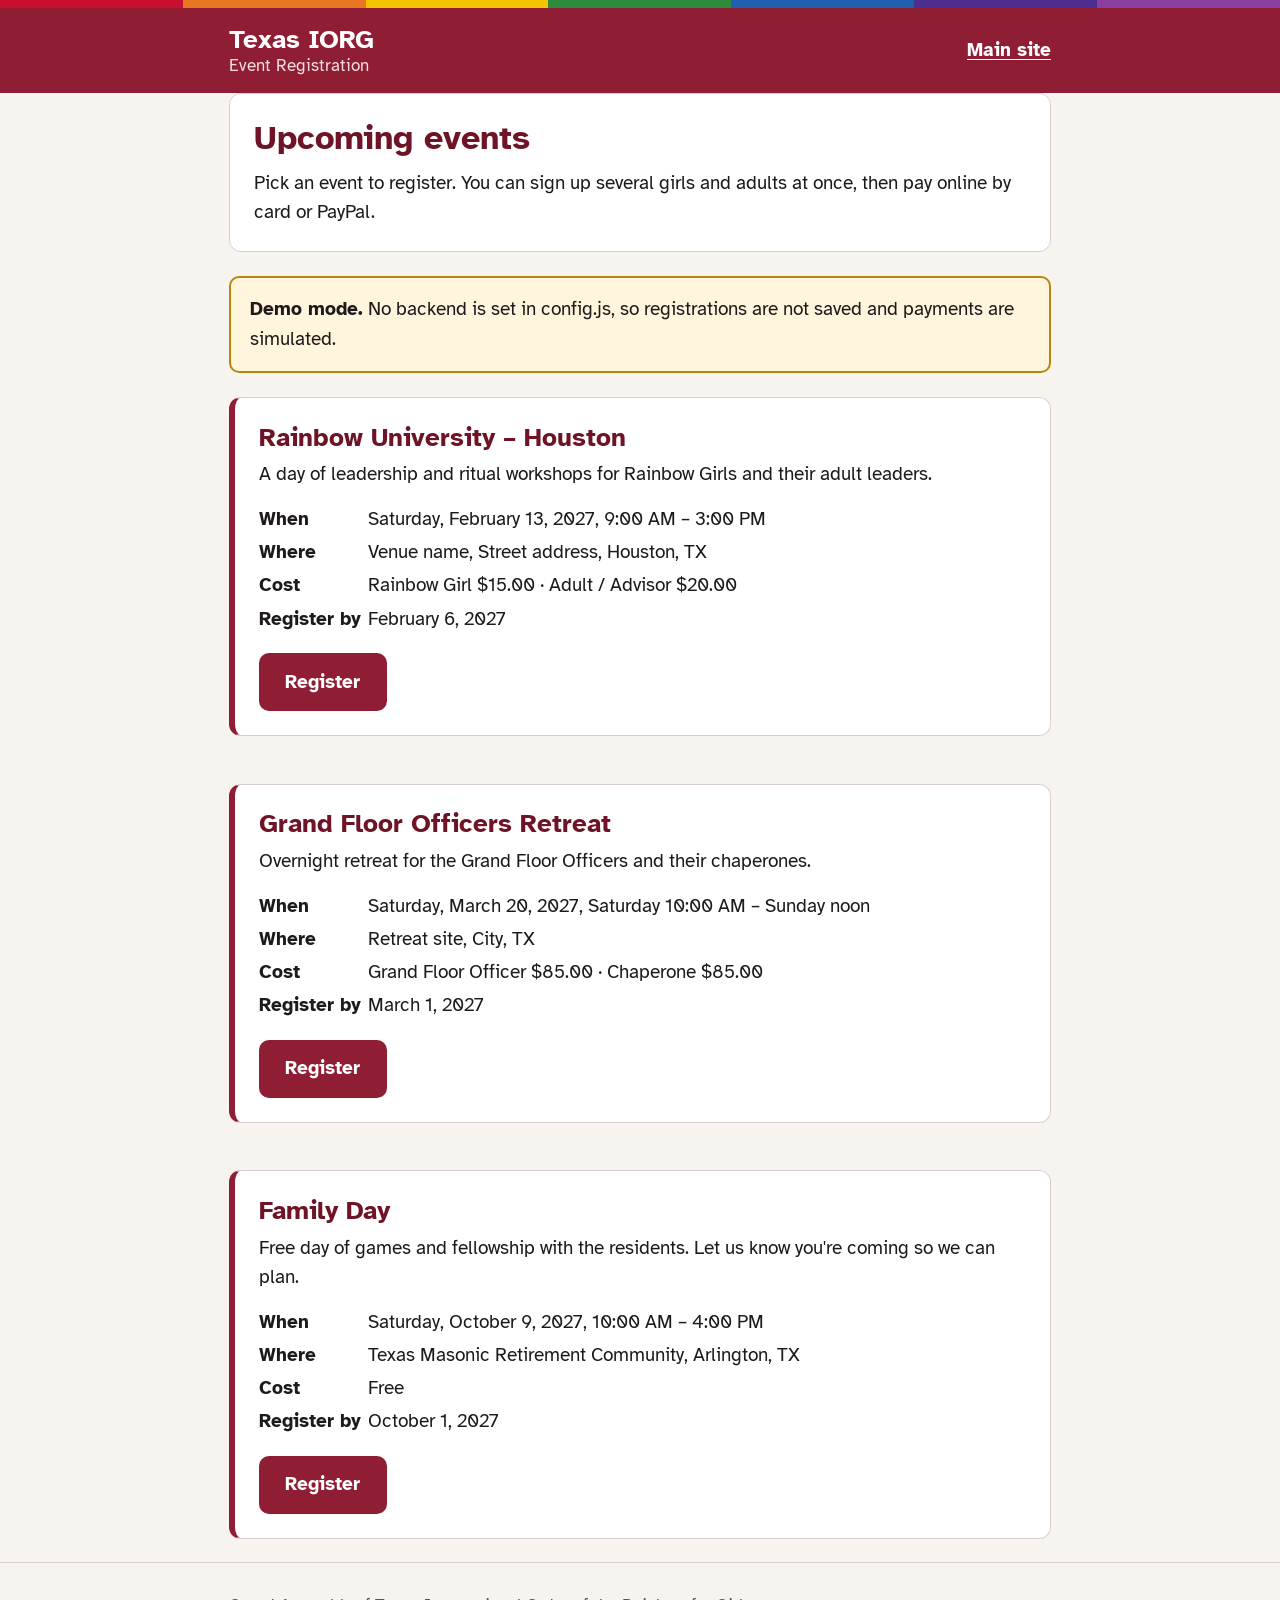
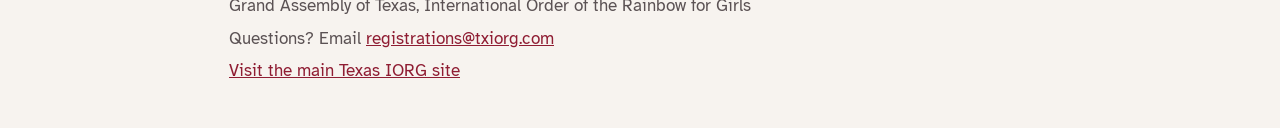
==== index.html @ 3890c112 "TXIORG event registration site Static event list and registration form, Google Apps Script backend (" ====
<!DOCTYPE html>
<html lang="en">
<head>
  <meta charset="utf-8">
  <meta name="viewport" content="width=device-width, initial-scale=1">
  <title>Event Registration | Texas IORG</title>
  <meta name="description" content="Register and pay for Texas IORG (Rainbow Girls) events.">
  <link rel="preconnect" href="https://fonts.googleapis.com">
  <link rel="preconnect" href="https://fonts.gstatic.com" crossorigin>
  <link href="https://fonts.googleapis.com/css2?family=Atkinson+Hyperlegible:ital,wght@0,400;0,700;1,400&display=swap" rel="stylesheet">
  <link rel="stylesheet" href="assets/styles.css">
</head>
<body>
  <div class="rainbow" aria-hidden="true"></div>
  <header class="site-header">
    <div class="wrap header-inner">
      <a class="brand" href="index.html">
        <span class="brand-name">Texas IORG</span>
        <span class="brand-sub">Event Registration</span>
      </a>
      <nav><a id="main-site-link" href="https://www.txiorg.org/">Main site</a></nav>
    </div>
  </header>

  <main class="wrap">
    <section class="intro panel">
      <h1>Upcoming events</h1>
      <p>Pick an event to register. You can sign up several girls and adults at once, then pay online by card or PayPal.</p>
    </section>

    <div id="demo-banner"></div>
    <section id="event-list" class="event-list" aria-live="polite">
      <p class="muted">Loading events…</p>
    </section>
  </main>

  <footer class="site-footer">
    <div class="wrap" id="footer"></div>
  </footer>

  <script src="config.js"></script>
  <script src="assets/app.js"></script>
  <script>TXIORG.renderEventList();</script>
</body>
</html>
---- assets/styles.css ----
:root {
  --crimson: #8f1d33;
  --crimson-dark: #6e1426;
  --crimson-tint: #f8e9ec;
  --gold: #b8860b;
  --ink: #1e1a1b;
  --muted: #5b5254;
  --line: #d9cfd1;
  --bg: #f7f3ef;
  --panel: #ffffff;
  --ok: #1f6b3a;
  --ok-tint: #e6f3ea;
  --warn-tint: #fff4dc;
  --error: #a3122a;
  --radius: 12px;
}

* { box-sizing: border-box; }
[hidden] { display: none !important; }

html { font-size: 19px; }
@media (max-width: 600px) { html { font-size: 18px; } }

body {
  margin: 0;
  font-family: "Atkinson Hyperlegible", Verdana, Arial, sans-serif;
  line-height: 1.55;
  color: var(--ink);
  background: var(--bg);
}

.wrap { max-width: 860px; margin: 0 auto; padding: 0 1rem; }

/* Rainbow stripe: red, orange, yellow, green, blue, indigo, violet */
.rainbow {
  height: 8px;
  background: linear-gradient(90deg,
    #c8102e 0 14.28%, #e87722 14.28% 28.57%, #f2c500 28.57% 42.85%,
    #2e8b3e 42.85% 57.14%, #1f5fae 57.14% 71.42%, #4b2c8f 71.42% 85.71%, #8a3fa0 85.71%);
}

.site-header { background: var(--crimson); color: #fff; }
.header-inner { display: flex; align-items: center; justify-content: space-between; gap: 1rem; padding-top: .9rem; padding-bottom: .9rem; }
.brand { color: #fff; text-decoration: none; display: flex; flex-direction: column; line-height: 1.2; }
.brand-name { font-weight: 700; font-size: 1.35rem; }
.brand-sub { font-size: .9rem; color: #f3dfe3; }
.site-header nav a { color: #fff; font-weight: 700; text-underline-offset: 3px; }

main { padding-top: 1.5rem; padding-bottom: 2.5rem; }

h1 { font-size: 1.8rem; line-height: 1.2; margin: 0 0 .5rem; color: var(--crimson-dark); }
h2 { font-size: 1.35rem; line-height: 1.25; margin: 0 0 .75rem; color: var(--crimson-dark); }
h3 { font-size: 1.1rem; margin: 0 0 .5rem; }
p { margin: 0 0 .8rem; }
a { color: var(--crimson); }
.muted { color: var(--muted); }

.panel {
  background: var(--panel);
  border: 1px solid var(--line);
  border-radius: var(--radius);
  padding: 1.25rem;
  margin-bottom: 1.25rem;
}
.intro p:last-child { margin-bottom: 0; }

/* Event cards */
.event-list { display: grid; gap: 1.25rem; }
.event-card { border-left: 6px solid var(--crimson); }
.event-card h2 { margin-bottom: .35rem; }
.event-meta { list-style: none; padding: 0; margin: 0 0 .9rem; }
.event-meta li { margin-bottom: .2rem; }
.event-meta strong { display: inline-block; min-width: 5.5rem; }
.event-card .actions { display: flex; flex-wrap: wrap; align-items: center; gap: .75rem 1rem; margin-top: 1rem; }
.tag { display: inline-block; padding: .15rem .6rem; border-radius: 999px; font-size: .85rem; font-weight: 700; background: var(--crimson-tint); color: var(--crimson-dark); }
.tag.closed { background: #eee; color: #555; }

/* Buttons */
.btn {
  display: inline-block; font: inherit; font-weight: 700; cursor: pointer;
  border: 2px solid var(--crimson); background: var(--crimson); color: #fff;
  padding: .65rem 1.3rem; border-radius: 10px; text-decoration: none; min-height: 48px;
}
.btn:hover { background: var(--crimson-dark); border-color: var(--crimson-dark); }
.btn:disabled { opacity: .55; cursor: not-allowed; }
.btn.secondary { background: #fff; color: var(--crimson); }
.btn.secondary:hover { background: var(--crimson-tint); }
.btn.link { margin-left: .75rem; background: none; border: none; color: var(--crimson); padding: .3rem 0; min-height: 0; text-decoration: underline; }
.btn:focus-visible, input:focus-visible, select:focus-visible, textarea:focus-visible, a:focus-visible {
  outline: 3px solid var(--gold); outline-offset: 2px;
}

/* Forms */
fieldset { border: none; padding: 0; margin: 0; }
legend { padding: 0; }
.grid { display: grid; gap: .9rem 1rem; grid-template-columns: 1fr 1fr; }
.grid .full { grid-column: 1 / -1; }
@media (max-width: 600px) { .grid { grid-template-columns: 1fr; } }

label { display: block; font-weight: 700; margin-bottom: .3rem; }
.req { color: var(--error); }
.hint { font-weight: 400; color: var(--muted); font-size: .9rem; }
input[type=text], input[type=email], input[type=tel], select, textarea {
  width: 100%; font: inherit; color: var(--ink); background: #fff;
  border: 2px solid #b9adb0; border-radius: 8px; padding: .55rem .7rem; min-height: 48px;
}
textarea { min-height: 6rem; resize: vertical; }
input:user-invalid, select:user-invalid { border-color: var(--error); }

.choice { display: flex; gap: .7rem; align-items: flex-start; font-weight: 400; margin-bottom: .6rem; }
.choice input { width: 1.4rem; height: 1.4rem; margin-top: .15rem; flex: none; accent-color: var(--crimson); }

.attendee {
  border: 2px solid var(--line); border-radius: 10px; padding: 1rem; margin-bottom: 1rem; background: #fdfbfa;
}
.attendee-head { display: flex; justify-content: space-between; align-items: center; margin-bottom: .6rem; }
.attendee-head h3 { margin: 0; }
.guardian { grid-column: 1 / -1; display: grid; gap: .9rem 1rem; grid-template-columns: 1fr 1fr; padding: .8rem; border-radius: 8px; background: var(--crimson-tint); }
.guardian p { grid-column: 1 / -1; margin: 0; font-weight: 700; }
@media (max-width: 600px) { .guardian { grid-template-columns: 1fr; } }

.total-bar {
  display: flex; justify-content: space-between; align-items: center; flex-wrap: wrap; gap: .75rem;
  background: var(--ink); color: #fff; border-radius: var(--radius); padding: 1rem 1.25rem; margin-bottom: 1.25rem;
}
.total-bar .amount { font-size: 1.5rem; font-weight: 700; }

.summary-table { width: 100%; border-collapse: collapse; margin: .5rem 0 1rem; }
.summary-table th, .summary-table td { text-align: left; padding: .5rem .4rem; border-bottom: 1px solid var(--line); vertical-align: top; }
.summary-table td.num, .summary-table th.num { text-align: right; white-space: nowrap; }
.summary-table tfoot td { font-weight: 700; border-bottom: none; }

.notice { border-radius: 10px; padding: .9rem 1rem; margin-bottom: 1.25rem; }
.notice.ok { background: var(--ok-tint); border: 2px solid var(--ok); }
.notice.warn { background: var(--warn-tint); border: 2px solid var(--gold); }
.notice.error { background: #fdecef; border: 2px solid var(--error); }
.notice p:last-child { margin-bottom: 0; }

.ref { font-family: ui-monospace, Menlo, Consolas, monospace; font-size: 1.2rem; font-weight: 700; letter-spacing: .05em; }
.pre { white-space: pre-line; }
.hp { position: absolute; left: -9999px; width: 1px; height: 1px; overflow: hidden; }
#paypal-buttons { max-width: 480px; margin-top: 1rem; }

.site-footer { border-top: 1px solid var(--line); padding: 1.5rem 0 2rem; color: var(--muted); font-size: .92rem; }
.site-footer p { margin-bottom: .3rem; }

@media print {
  .site-header nav, .btn, #paypal-buttons, .site-footer { display: none !important; }
  body { background: #fff; }
}
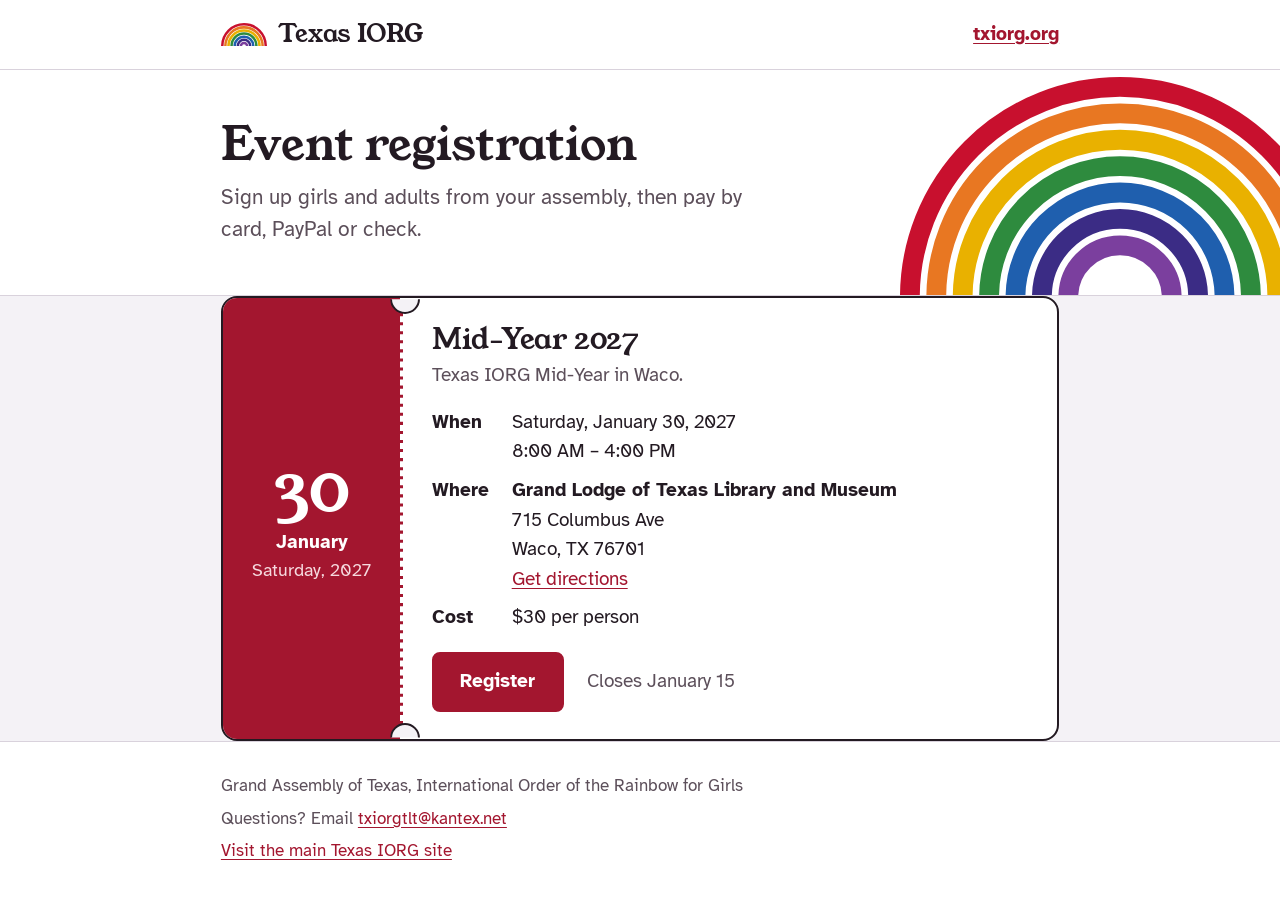
==== commit 9dc176a1: "Redesign as admission tickets; girl-only age and ritual competition questions - Event shown as a tic" ====
--- a/index.html
+++ b/index.html
@@ -7,29 +7,28 @@
   <meta name="description" content="Register and pay for Texas IORG (Rainbow Girls) events.">
   <link rel="preconnect" href="https://fonts.googleapis.com">
   <link rel="preconnect" href="https://fonts.gstatic.com" crossorigin>
-  <link href="https://fonts.googleapis.com/css2?family=Atkinson+Hyperlegible:ital,wght@0,400;0,700;1,400&display=swap" rel="stylesheet">
+  <link href="https://fonts.googleapis.com/css2?family=Atkinson+Hyperlegible:ital,wght@0,400;0,700;1,400&family=Young+Serif&display=swap" rel="stylesheet">
   <link rel="stylesheet" href="assets/styles.css">
 </head>
 <body>
-  <div class="rainbow" aria-hidden="true"></div>
-  <header class="site-header">
-    <div class="wrap header-inner">
-      <a class="brand" href="index.html">
-        <span class="brand-name">Texas IORG</span>
-        <span class="brand-sub">Event Registration</span>
-      </a>
-      <nav><a id="main-site-link" href="https://www.txiorg.org/">Main site</a></nav>
+  <header class="masthead">
+    <div class="wrap mast-inner">
+      <a class="org" href="index.html"><svg class="mark" viewBox="0 0 200 100" fill="none" stroke-width="11" aria-hidden="true"><path d="M5.5 100A94.5 94.5 0 0 1 194.5 100" stroke="#c8102e"/><path d="M19.0 100A81.0 81.0 0 0 1 181.0 100" stroke="#e87722"/><path d="M32.5 100A67.5 67.5 0 0 1 167.5 100" stroke="#e9b100"/><path d="M46.0 100A54.0 54.0 0 0 1 154.0 100" stroke="#2e8b3e"/><path d="M59.5 100A40.5 40.5 0 0 1 140.5 100" stroke="#1f5fae"/><path d="M73.0 100A27.0 27.0 0 0 1 127.0 100" stroke="#3b2c85"/><path d="M86.5 100A13.5 13.5 0 0 1 113.5 100" stroke="#7b3f9e"/></svg><span>Texas IORG</span></a>
+      <nav><a id="main-site-link" href="https://www.txiorg.org/">txiorg.org</a></nav>
     </div>
   </header>
 
+  <section class="hero">
+    <div class="wrap">
+      <h1>Event registration</h1>
+      <p>Sign up girls and adults from your assembly, then pay by card, PayPal or check.</p>
+    </div>
+    <svg class="bow" viewBox="0 0 200 100" fill="none" stroke-width="9" aria-hidden="true"><path d="M4.5 100A95.5 95.5 0 0 1 195.5 100" stroke="#c8102e"/><path d="M16.5 100A83.5 83.5 0 0 1 183.5 100" stroke="#e87722"/><path d="M28.5 100A71.5 71.5 0 0 1 171.5 100" stroke="#e9b100"/><path d="M40.5 100A59.5 59.5 0 0 1 159.5 100" stroke="#2e8b3e"/><path d="M52.5 100A47.5 47.5 0 0 1 147.5 100" stroke="#1f5fae"/><path d="M64.5 100A35.5 35.5 0 0 1 135.5 100" stroke="#3b2c85"/><path d="M76.5 100A23.5 23.5 0 0 1 123.5 100" stroke="#7b3f9e"/></svg>
+  </section>
+
   <main class="wrap">
-    <section class="intro panel">
-      <h1>Upcoming events</h1>
-      <p>Pick an event to register. You can sign up several girls and adults at once, then pay online by card or PayPal.</p>
-    </section>
-
     <div id="demo-banner"></div>
-    <section id="event-list" class="event-list" aria-live="polite">
+    <section id="event-list" class="ticket-list" aria-live="polite">
       <p class="muted">Loading events…</p>
     </section>
   </main>
--- a/assets/styles.css
+++ b/assets/styles.css
@@ -1,18 +1,31 @@
+/* Texas IORG event registration
+   Idea: an event is an admission ticket. Date on a crimson stub, perforated edge,
+   details on the right. The rainbow appears as the bow (arc), not a stripe. */
+
 :root {
-  --crimson: #8f1d33;
-  --crimson-dark: #6e1426;
-  --crimson-tint: #f8e9ec;
+  --ink: #231a22;
+  --ink-soft: #5c4f5a;
+  --paper: #ffffff;
+  --mist: #f4f2f6;
+  --rule: #d9d2dc;
+  --crimson: #a3162f;
+  --crimson-deep: #7d0f23;
+  --crimson-wash: #fbeef0;
   --gold: #b8860b;
-  --ink: #1e1a1b;
-  --muted: #5b5254;
-  --line: #d9cfd1;
-  --bg: #f7f3ef;
-  --panel: #ffffff;
+  --gold-wash: #fbf4e0;
   --ok: #1f6b3a;
-  --ok-tint: #e6f3ea;
-  --warn-tint: #fff4dc;
   --error: #a3122a;
-  --radius: 12px;
+
+  --bow-1: #c8102e;
+  --bow-2: #e87722;
+  --bow-3: #e9b100;
+  --bow-4: #2e8b3e;
+  --bow-5: #1f5fae;
+  --bow-6: #3b2c85;
+  --bow-7: #7b3f9e;
+
+  --serif: "Young Serif", Georgia, "Times New Roman", serif;
+  --sans: "Atkinson Hyperlegible", Verdana, Arial, sans-serif;
 }
 
 * { box-sizing: border-box; }
@@ -23,128 +36,226 @@
 
 body {
   margin: 0;
-  font-family: "Atkinson Hyperlegible", Verdana, Arial, sans-serif;
+  font-family: var(--sans);
   line-height: 1.55;
   color: var(--ink);
-  background: var(--bg);
-}
-
-.wrap { max-width: 860px; margin: 0 auto; padding: 0 1rem; }
-
-/* Rainbow stripe: red, orange, yellow, green, blue, indigo, violet */
-.rainbow {
-  height: 8px;
-  background: linear-gradient(90deg,
-    #c8102e 0 14.28%, #e87722 14.28% 28.57%, #f2c500 28.57% 42.85%,
-    #2e8b3e 42.85% 57.14%, #1f5fae 57.14% 71.42%, #4b2c8f 71.42% 85.71%, #8a3fa0 85.71%);
-}
-
-.site-header { background: var(--crimson); color: #fff; }
-.header-inner { display: flex; align-items: center; justify-content: space-between; gap: 1rem; padding-top: .9rem; padding-bottom: .9rem; }
-.brand { color: #fff; text-decoration: none; display: flex; flex-direction: column; line-height: 1.2; }
-.brand-name { font-weight: 700; font-size: 1.35rem; }
-.brand-sub { font-size: .9rem; color: #f3dfe3; }
-.site-header nav a { color: #fff; font-weight: 700; text-underline-offset: 3px; }
-
-main { padding-top: 1.5rem; padding-bottom: 2.5rem; }
-
-h1 { font-size: 1.8rem; line-height: 1.2; margin: 0 0 .5rem; color: var(--crimson-dark); }
-h2 { font-size: 1.35rem; line-height: 1.25; margin: 0 0 .75rem; color: var(--crimson-dark); }
-h3 { font-size: 1.1rem; margin: 0 0 .5rem; }
+  background: var(--mist);
+}
+
+.wrap { max-width: 880px; margin: 0 auto; padding: 0 1.1rem; }
+
+a { color: var(--crimson); text-underline-offset: 3px; }
 p { margin: 0 0 .8rem; }
-a { color: var(--crimson); }
-.muted { color: var(--muted); }
-
-.panel {
-  background: var(--panel);
-  border: 1px solid var(--line);
-  border-radius: var(--radius);
-  padding: 1.25rem;
-  margin-bottom: 1.25rem;
-}
-.intro p:last-child { margin-bottom: 0; }
-
-/* Event cards */
-.event-list { display: grid; gap: 1.25rem; }
-.event-card { border-left: 6px solid var(--crimson); }
-.event-card h2 { margin-bottom: .35rem; }
-.event-meta { list-style: none; padding: 0; margin: 0 0 .9rem; }
-.event-meta li { margin-bottom: .2rem; }
-.event-meta strong { display: inline-block; min-width: 5.5rem; }
-.event-card .actions { display: flex; flex-wrap: wrap; align-items: center; gap: .75rem 1rem; margin-top: 1rem; }
-.tag { display: inline-block; padding: .15rem .6rem; border-radius: 999px; font-size: .85rem; font-weight: 700; background: var(--crimson-tint); color: var(--crimson-dark); }
-.tag.closed { background: #eee; color: #555; }
-
-/* Buttons */
+.muted { color: var(--ink-soft); }
+
+h1, h2, h3 { font-family: var(--serif); font-weight: 400; line-height: 1.15; margin: 0 0 .5rem; }
+h1 { font-size: 2.4rem; }
+h2 { font-size: 1.5rem; }
+h3 { font-size: 1.15rem; }
+@media (max-width: 600px) { h1 { font-size: 2rem; } h2 { font-size: 1.35rem; } }
+
+/* ---------- header ---------- */
+.masthead { background: var(--paper); border-bottom: 1px solid var(--rule); }
+.mast-inner { display: flex; align-items: center; justify-content: space-between; gap: 1rem; padding-top: .8rem; padding-bottom: .8rem; }
+.org { display: flex; align-items: center; gap: .6rem; color: var(--ink); text-decoration: none; font-family: var(--serif); font-size: 1.3rem; }
+.org svg { width: 46px; height: 23px; flex: none; }
+.masthead nav a { font-weight: 700; }
+
+/* ---------- index hero ---------- */
+.hero { position: relative; overflow: hidden; background: var(--paper); border-bottom: 1px solid var(--rule); }
+.hero .wrap { position: relative; z-index: 1; padding-top: 2.6rem; padding-bottom: 2.6rem; }
+.hero p { max-width: 30rem; font-size: 1.1rem; color: var(--ink-soft); margin: 0; }
+.hero .bow { position: absolute; right: -60px; bottom: -2px; width: 440px; height: 220px; z-index: 0; }
+@media (max-width: 760px) { .hero .bow { width: 280px; height: 140px; right: -100px; opacity: .45; } }
+
+main { padding-top: 2rem; padding-bottom: 3rem; }
+
+/* ---------- ticket ---------- */
+.ticket-list { display: grid; gap: 1.6rem; }
+
+.ticket {
+  --stub: 9.5rem;
+  position: relative;
+  display: grid;
+  grid-template-columns: var(--stub) 1fr;
+  background: var(--paper);
+  border: 2px solid var(--ink);
+  border-radius: 16px;
+}
+.ticket::before, .ticket::after {
+  content: "";
+  position: absolute;
+  left: calc(var(--stub) - 13px);
+  width: 26px; height: 26px;
+  border-radius: 50%;
+  background: var(--mist);
+  border: 2px solid var(--ink);
+  z-index: 1;
+}
+.ticket::before { top: -14px; clip-path: inset(50% 0 0 0); }
+.ticket::after { bottom: -14px; clip-path: inset(0 0 50% 0); }
+
+.stub {
+  background: var(--crimson);
+  color: #fff;
+  border-radius: 14px 0 0 14px;
+  border-right: 3px dashed var(--paper);
+  padding: 1.2rem .8rem;
+  display: flex; flex-direction: column; align-items: center; justify-content: center;
+  text-align: center;
+}
+.stub .md { display: contents; }
+.stub .month { font-weight: 700; font-size: 1rem; }
+.stub .day { font-family: var(--serif); font-size: 3.6rem; line-height: 1; margin: .15rem 0 .25rem; }
+.stub .weekday { font-size: .95rem; color: #f6d9de; }
+
+.ticket-body { padding: 1.3rem 1.5rem 1.4rem; min-width: 0; }
+.ticket-body h1 { font-size: 2rem; margin-bottom: .3rem; }
+.ticket-body h2 { margin-bottom: .3rem; }
+.ticket-body .summary { color: var(--ink-soft); }
+
+.details { display: grid; grid-template-columns: max-content 1fr; gap: .5rem 1.2rem; margin: .9rem 0 1rem; }
+.details dt { font-weight: 700; }
+.details dd { margin: 0; }
+
+.ticket-foot { display: flex; flex-wrap: wrap; align-items: center; gap: .8rem 1.2rem; }
+.closes { color: var(--ink-soft); }
+.closed { font-weight: 700; color: var(--ink-soft); }
+
+@media (max-width: 600px) {
+  .ticket { grid-template-columns: 1fr; }
+  .ticket::before, .ticket::after { display: none; }
+  .stub {
+    flex-direction: row; gap: .8rem; justify-content: flex-start;
+    border-radius: 14px 14px 0 0; border-right: none; border-bottom: 3px dashed var(--paper);
+    padding: .8rem 1.1rem;
+  }
+  .stub .day { font-size: 2.5rem; margin: 0; }
+  .stub .md { display: flex; flex-direction: column; align-items: flex-start; line-height: 1.25; text-align: left; }
+  .ticket-body { padding: 1.1rem 1.1rem 1.2rem; }
+  .ticket-body h1 { font-size: 1.7rem; }
+  .details { grid-template-columns: 1fr; gap: 0; }
+  .details dd { margin-bottom: .7rem; }
+}
+
+/* admission stub on the confirmation */
+.ticket.admit .stub { background: var(--gold); }
+.ticket.admit .stub .weekday { color: #fff6dc; }
+.ref { font-family: var(--serif); font-size: 1.7rem; letter-spacing: .04em; color: var(--crimson-deep); }
+
+/* ---------- buttons ---------- */
 .btn {
   display: inline-block; font: inherit; font-weight: 700; cursor: pointer;
   border: 2px solid var(--crimson); background: var(--crimson); color: #fff;
-  padding: .65rem 1.3rem; border-radius: 10px; text-decoration: none; min-height: 48px;
-}
-.btn:hover { background: var(--crimson-dark); border-color: var(--crimson-dark); }
+  padding: .7rem 1.4rem; border-radius: 8px; text-decoration: none; min-height: 50px;
+}
+.btn:hover { background: var(--crimson-deep); border-color: var(--crimson-deep); }
 .btn:disabled { opacity: .55; cursor: not-allowed; }
-.btn.secondary { background: #fff; color: var(--crimson); }
-.btn.secondary:hover { background: var(--crimson-tint); }
-.btn.link { margin-left: .75rem; background: none; border: none; color: var(--crimson); padding: .3rem 0; min-height: 0; text-decoration: underline; }
+.btn.secondary { background: var(--paper); color: var(--crimson); }
+.btn.secondary:hover { background: var(--crimson-wash); }
+.btn.link { background: none; border: none; color: var(--crimson); padding: .3rem 0; min-height: 0; text-decoration: underline; }
 .btn:focus-visible, input:focus-visible, select:focus-visible, textarea:focus-visible, a:focus-visible {
   outline: 3px solid var(--gold); outline-offset: 2px;
 }
 
-/* Forms */
-fieldset { border: none; padding: 0; margin: 0; }
-legend { padding: 0; }
-.grid { display: grid; gap: .9rem 1rem; grid-template-columns: 1fr 1fr; }
+/* ---------- the form: one sheet, three steps ---------- */
+.sheet { background: var(--paper); border: 1px solid var(--rule); border-radius: 10px; margin-top: 1.8rem; }
+.step { padding: 1.6rem 1.5rem; }
+.step + .step { border-top: 1px solid var(--rule); }
+.step-head { display: flex; align-items: center; gap: .8rem; margin-bottom: .4rem; }
+.step-head h2 { margin: 0; }
+.step-n {
+  flex: none; width: 2.1rem; height: 2.1rem; border-radius: 50%;
+  display: grid; place-items: center;
+  background: var(--ink); color: #fff; font-weight: 700;
+}
+.step-note { margin: 0 0 0 2.9rem; color: var(--ink-soft); }
+@media (max-width: 600px) { .step { padding: 1.3rem 1.1rem; } .step-note { margin-left: 0; } }
+
+fieldset { border: none; padding: 0; margin: 0; min-width: 0; }
+.grid { display: grid; gap: .9rem 1rem; grid-template-columns: 1fr 1fr; margin-top: 1rem; }
 .grid .full { grid-column: 1 / -1; }
 @media (max-width: 600px) { .grid { grid-template-columns: 1fr; } }
 
 label { display: block; font-weight: 700; margin-bottom: .3rem; }
 .req { color: var(--error); }
-.hint { font-weight: 400; color: var(--muted); font-size: .9rem; }
+.hint { font-weight: 400; color: var(--ink-soft); font-size: .9rem; }
 input[type=text], input[type=email], input[type=tel], select, textarea {
-  width: 100%; font: inherit; color: var(--ink); background: #fff;
-  border: 2px solid #b9adb0; border-radius: 8px; padding: .55rem .7rem; min-height: 48px;
+  width: 100%; font: inherit; color: var(--ink); background: var(--paper);
+  border: 2px solid #b3a9b5; border-radius: 6px; padding: .55rem .7rem; min-height: 50px;
 }
 textarea { min-height: 6rem; resize: vertical; }
 input:user-invalid, select:user-invalid { border-color: var(--error); }
 
-.choice { display: flex; gap: .7rem; align-items: flex-start; font-weight: 400; margin-bottom: .6rem; }
+.choice { display: flex; gap: .7rem; align-items: flex-start; font-weight: 400; margin: .9rem 0 0; }
 .choice input { width: 1.4rem; height: 1.4rem; margin-top: .15rem; flex: none; accent-color: var(--crimson); }
 
+/* each person gets the next color of the bow */
 .attendee {
-  border: 2px solid var(--line); border-radius: 10px; padding: 1rem; margin-bottom: 1rem; background: #fdfbfa;
-}
-.attendee-head { display: flex; justify-content: space-between; align-items: center; margin-bottom: .6rem; }
+  --band: var(--bow-1);
+  border-left: 6px solid var(--band);
+  background: var(--mist);
+  border-radius: 0 8px 8px 0;
+  padding: 1rem 1.1rem 1.1rem;
+  margin: 1.1rem 0;
+}
+.attendee:nth-child(7n+2) { --band: var(--bow-2); }
+.attendee:nth-child(7n+3) { --band: var(--bow-3); }
+.attendee:nth-child(7n+4) { --band: var(--bow-4); }
+.attendee:nth-child(7n+5) { --band: var(--bow-5); }
+.attendee:nth-child(7n+6) { --band: var(--bow-6); }
+.attendee:nth-child(7n+7) { --band: var(--bow-7); }
+.attendee .grid { margin-top: .6rem; }
+.attendee-head { display: flex; justify-content: space-between; align-items: baseline; gap: 1rem; }
 .attendee-head h3 { margin: 0; }
-.guardian { grid-column: 1 / -1; display: grid; gap: .9rem 1rem; grid-template-columns: 1fr 1fr; padding: .8rem; border-radius: 8px; background: var(--crimson-tint); }
+.guardian {
+  grid-column: 1 / -1; display: grid; gap: .9rem 1rem; grid-template-columns: 1fr 1fr;
+  padding: .9rem; border-radius: 6px; background: var(--paper); border: 1px solid var(--rule);
+}
 .guardian p { grid-column: 1 / -1; margin: 0; font-weight: 700; }
 @media (max-width: 600px) { .guardian { grid-template-columns: 1fr; } }
 
-.total-bar {
-  display: flex; justify-content: space-between; align-items: center; flex-wrap: wrap; gap: .75rem;
-  background: var(--ink); color: #fff; border-radius: var(--radius); padding: 1rem 1.25rem; margin-bottom: 1.25rem;
-}
-.total-bar .amount { font-size: 1.5rem; font-weight: 700; }
-
-.summary-table { width: 100%; border-collapse: collapse; margin: .5rem 0 1rem; }
-.summary-table th, .summary-table td { text-align: left; padding: .5rem .4rem; border-bottom: 1px solid var(--line); vertical-align: top; }
-.summary-table td.num, .summary-table th.num { text-align: right; white-space: nowrap; }
-.summary-table tfoot td { font-weight: 700; border-bottom: none; }
-
-.notice { border-radius: 10px; padding: .9rem 1rem; margin-bottom: 1.25rem; }
-.notice.ok { background: var(--ok-tint); border: 2px solid var(--ok); }
-.notice.warn { background: var(--warn-tint); border: 2px solid var(--gold); }
-.notice.error { background: #fdecef; border: 2px solid var(--error); }
+/* ---------- receipt ---------- */
+.receipt {
+  margin: 0 1.5rem 1.4rem auto;
+  max-width: 26rem;
+  background: var(--paper);
+  border: 2px solid var(--ink);
+  border-radius: 6px;
+  padding: 1rem 1.2rem;
+}
+.panel .receipt { margin: 1rem 0; }
+.receipt h3 { margin-bottom: .5rem; }
+.receipt ul { list-style: none; margin: 0; padding: 0; }
+.receipt li { display: flex; justify-content: space-between; gap: 1rem; padding: .2rem 0; }
+.receipt li span:last-child { white-space: nowrap; }
+.receipt .total { display: flex; justify-content: space-between; border-top: 2px dashed var(--ink); margin-top: .6rem; padding-top: .6rem; font-weight: 700; font-size: 1.25rem; }
+.receipt .empty { color: var(--ink-soft); }
+.form-actions { padding: 0 1.5rem 1.6rem; display: flex; flex-wrap: wrap; align-items: center; justify-content: flex-end; gap: 1rem; }
+.form-actions #form-error { flex-basis: 100%; }
+@media (max-width: 600px) {
+  .receipt { margin: 0 1.1rem 1.3rem; max-width: none; }
+  .form-actions { padding: 0 1.1rem 1.4rem; justify-content: stretch; }
+  .form-actions .btn { width: 100%; }
+}
+
+/* ---------- notices ---------- */
+.notice { border-radius: 8px; padding: .9rem 1.1rem; margin-bottom: 1.3rem; border-left: 6px solid; background: var(--paper); }
+.notice.ok { border-color: var(--ok); background: #e9f4ec; }
+.notice.warn { border-color: var(--gold); background: var(--gold-wash); }
+.notice.error { border-color: var(--error); background: var(--crimson-wash); }
 .notice p:last-child { margin-bottom: 0; }
 
-.ref { font-family: ui-monospace, Menlo, Consolas, monospace; font-size: 1.2rem; font-weight: 700; letter-spacing: .05em; }
+.panel { background: var(--paper); border: 1px solid var(--rule); border-radius: 10px; padding: 1.5rem; margin-top: 1.6rem; }
+.panel-actions { display: flex; flex-wrap: wrap; gap: 1rem 1.4rem; align-items: center; }
 .pre { white-space: pre-line; }
 .hp { position: absolute; left: -9999px; width: 1px; height: 1px; overflow: hidden; }
 #paypal-buttons { max-width: 480px; margin-top: 1rem; }
 
-.site-footer { border-top: 1px solid var(--line); padding: 1.5rem 0 2rem; color: var(--muted); font-size: .92rem; }
+.site-footer { border-top: 1px solid var(--rule); background: var(--paper); padding: 1.6rem 0 2rem; color: var(--ink-soft); font-size: .92rem; }
 .site-footer p { margin-bottom: .3rem; }
 
 @media print {
-  .site-header nav, .btn, #paypal-buttons, .site-footer { display: none !important; }
+  .masthead nav, .btn, #paypal-buttons, .site-footer, .hero .bow { display: none !important; }
   body { background: #fff; }
 }
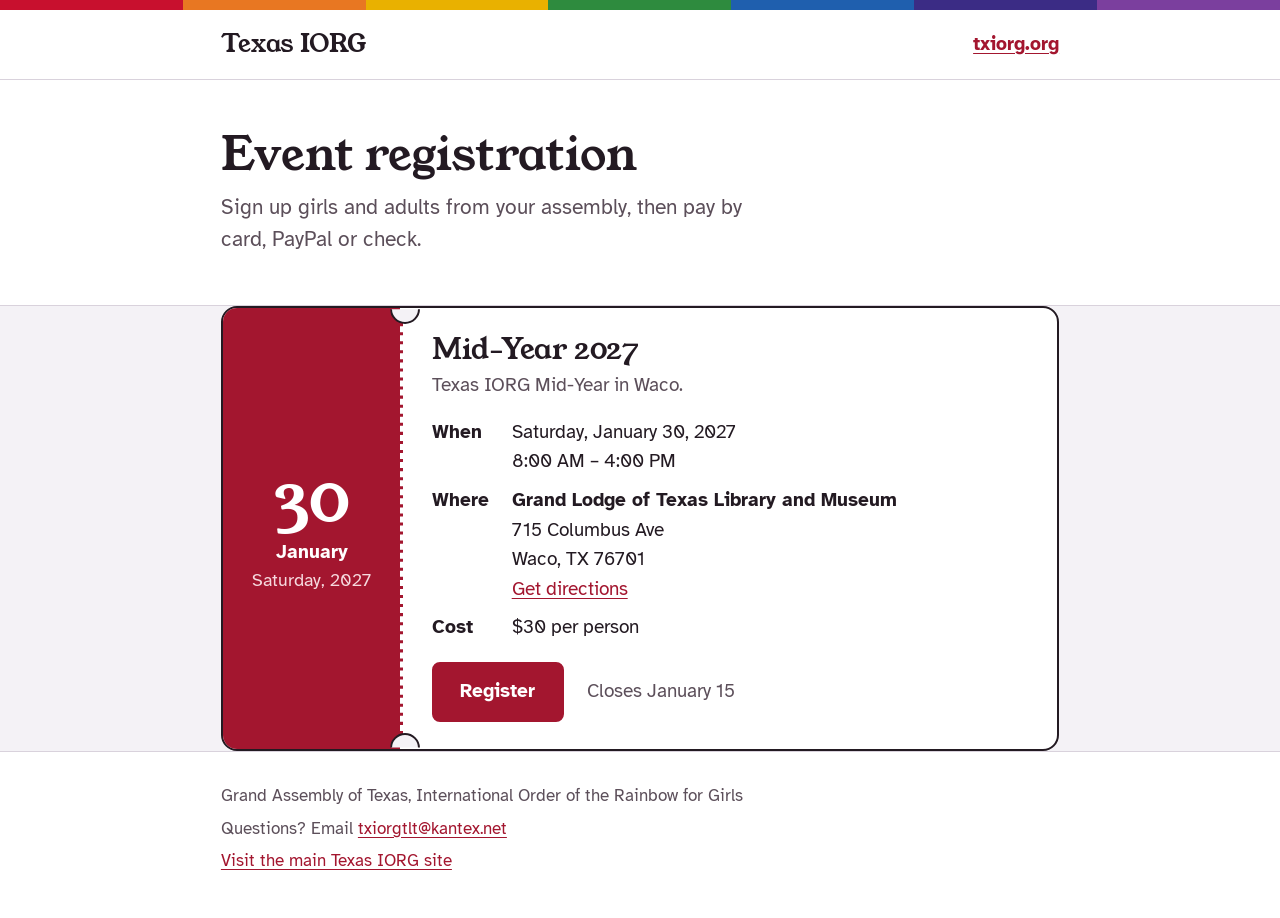
==== commit 42f1293c: "Bring back the rainbow stripe; remove the arc graphics Co-Authored-By: Claude Opus 5.5 <noreply@anth" ====
--- a/index.html
+++ b/index.html
@@ -11,9 +11,10 @@
   <link rel="stylesheet" href="assets/styles.css">
 </head>
 <body>
+  <div class="rainbow" aria-hidden="true"></div>
   <header class="masthead">
     <div class="wrap mast-inner">
-      <a class="org" href="index.html"><svg class="mark" viewBox="0 0 200 100" fill="none" stroke-width="11" aria-hidden="true"><path d="M5.5 100A94.5 94.5 0 0 1 194.5 100" stroke="#c8102e"/><path d="M19.0 100A81.0 81.0 0 0 1 181.0 100" stroke="#e87722"/><path d="M32.5 100A67.5 67.5 0 0 1 167.5 100" stroke="#e9b100"/><path d="M46.0 100A54.0 54.0 0 0 1 154.0 100" stroke="#2e8b3e"/><path d="M59.5 100A40.5 40.5 0 0 1 140.5 100" stroke="#1f5fae"/><path d="M73.0 100A27.0 27.0 0 0 1 127.0 100" stroke="#3b2c85"/><path d="M86.5 100A13.5 13.5 0 0 1 113.5 100" stroke="#7b3f9e"/></svg><span>Texas IORG</span></a>
+      <a class="org" href="index.html">Texas IORG</a>
       <nav><a id="main-site-link" href="https://www.txiorg.org/">txiorg.org</a></nav>
     </div>
   </header>
@@ -23,8 +24,7 @@
       <h1>Event registration</h1>
       <p>Sign up girls and adults from your assembly, then pay by card, PayPal or check.</p>
     </div>
-    <svg class="bow" viewBox="0 0 200 100" fill="none" stroke-width="9" aria-hidden="true"><path d="M4.5 100A95.5 95.5 0 0 1 195.5 100" stroke="#c8102e"/><path d="M16.5 100A83.5 83.5 0 0 1 183.5 100" stroke="#e87722"/><path d="M28.5 100A71.5 71.5 0 0 1 171.5 100" stroke="#e9b100"/><path d="M40.5 100A59.5 59.5 0 0 1 159.5 100" stroke="#2e8b3e"/><path d="M52.5 100A47.5 47.5 0 0 1 147.5 100" stroke="#1f5fae"/><path d="M64.5 100A35.5 35.5 0 0 1 135.5 100" stroke="#3b2c85"/><path d="M76.5 100A23.5 23.5 0 0 1 123.5 100" stroke="#7b3f9e"/></svg>
-  </section>
+    </section>
 
   <main class="wrap">
     <div id="demo-banner"></div>
--- a/assets/styles.css
+++ b/assets/styles.css
@@ -1,6 +1,6 @@
 /* Texas IORG event registration
    Idea: an event is an admission ticket. Date on a crimson stub, perforated edge,
-   details on the right. The rainbow appears as the bow (arc), not a stripe. */
+   details on the right. Rainbow stripe across the top of every page. */
 
 :root {
   --ink: #231a22;
@@ -55,18 +55,22 @@
 @media (max-width: 600px) { h1 { font-size: 2rem; } h2 { font-size: 1.35rem; } }
 
 /* ---------- header ---------- */
+.rainbow {
+  height: 10px;
+  background: linear-gradient(90deg,
+    var(--bow-1) 0 14.28%, var(--bow-2) 14.28% 28.57%, var(--bow-3) 28.57% 42.85%,
+    var(--bow-4) 42.85% 57.14%, var(--bow-5) 57.14% 71.42%, var(--bow-6) 71.42% 85.71%, var(--bow-7) 85.71%);
+}
 .masthead { background: var(--paper); border-bottom: 1px solid var(--rule); }
 .mast-inner { display: flex; align-items: center; justify-content: space-between; gap: 1rem; padding-top: .8rem; padding-bottom: .8rem; }
 .org { display: flex; align-items: center; gap: .6rem; color: var(--ink); text-decoration: none; font-family: var(--serif); font-size: 1.3rem; }
-.org svg { width: 46px; height: 23px; flex: none; }
 .masthead nav a { font-weight: 700; }
 
 /* ---------- index hero ---------- */
 .hero { position: relative; overflow: hidden; background: var(--paper); border-bottom: 1px solid var(--rule); }
 .hero .wrap { position: relative; z-index: 1; padding-top: 2.6rem; padding-bottom: 2.6rem; }
 .hero p { max-width: 30rem; font-size: 1.1rem; color: var(--ink-soft); margin: 0; }
-.hero .bow { position: absolute; right: -60px; bottom: -2px; width: 440px; height: 220px; z-index: 0; }
-@media (max-width: 760px) { .hero .bow { width: 280px; height: 140px; right: -100px; opacity: .45; } }
+
 
 main { padding-top: 2rem; padding-bottom: 3rem; }
 
@@ -256,6 +260,6 @@
 .site-footer p { margin-bottom: .3rem; }
 
 @media print {
-  .masthead nav, .btn, #paypal-buttons, .site-footer, .hero .bow { display: none !important; }
+  .masthead nav, .btn, #paypal-buttons, .site-footer { display: none !important; }
   body { background: #fff; }
 }
